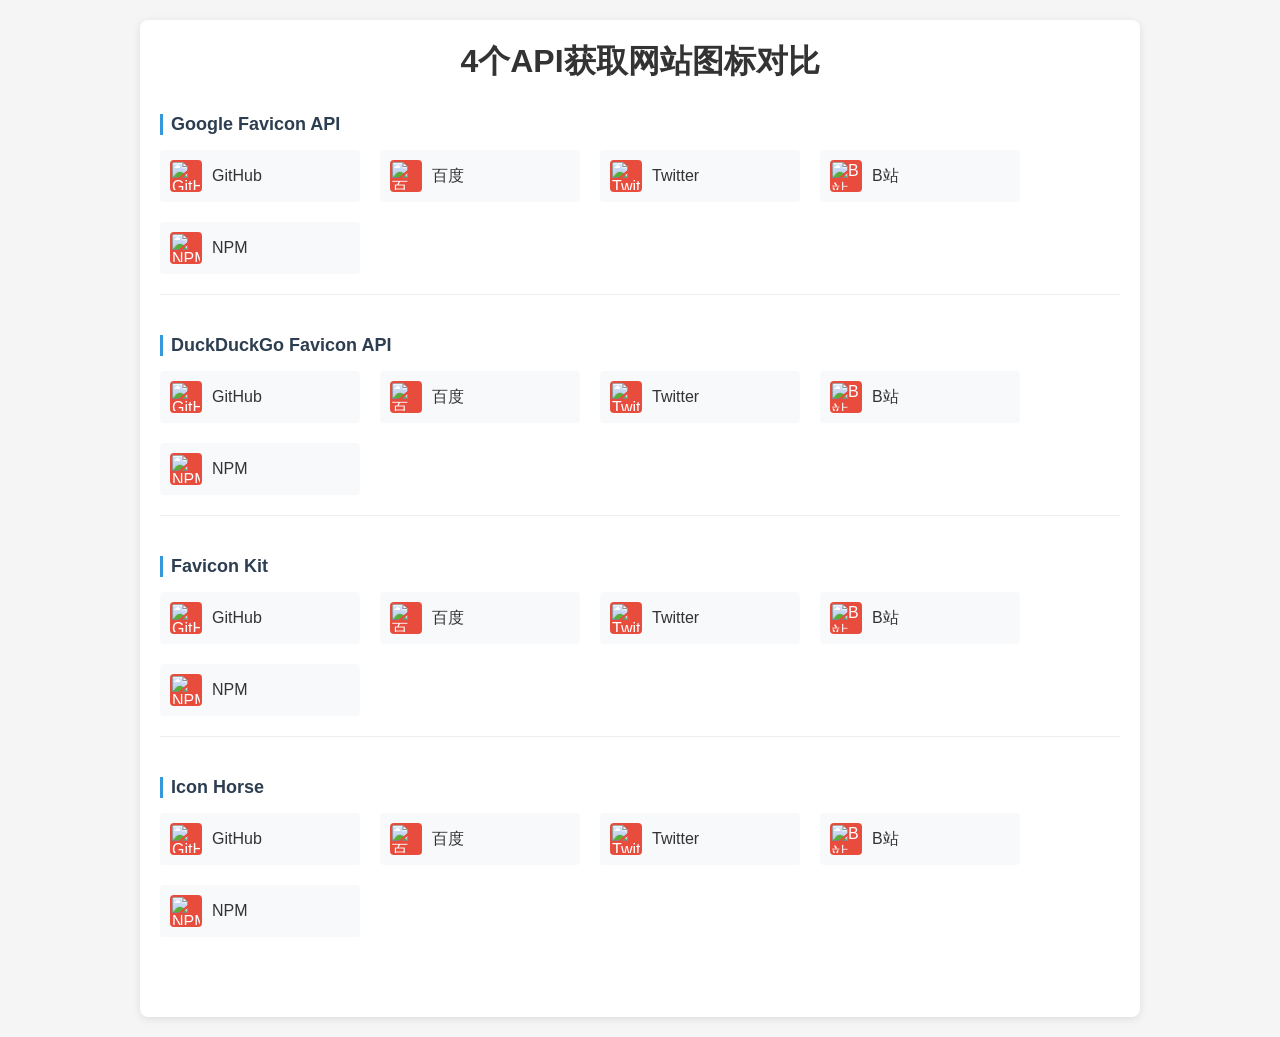
==== public/index.html @ 563814bf "Rename index.html to public/index.html" ====
<!DOCTYPE html>
<html lang="zh-CN">
<head>
    <meta charset="UTF-8">
    <meta name="viewport" content="width=device-width, initial-scale=1.0">
    <title>多API网站图标展示</title>
    <style>
        * {
            margin: 0;
            padding: 0;
            box-sizing: border-box;
            font-family: Arial, sans-serif;
        }
        body {
            padding: 20px;
            background-color: #f5f5f5;
        }
        .container {
            max-width: 1000px;
            margin: 0 auto;
            background: white;
            padding: 20px;
            border-radius: 8px;
            box-shadow: 0 2px 8px rgba(0,0,0,0.1);
        }
        h1 {
            text-align: center;
            margin-bottom: 30px;
            color: #333;
        }
        .api-group {
            margin-bottom: 40px;
            padding-bottom: 20px;
            border-bottom: 1px solid #eee;
        }
        .api-group:last-child {
            border-bottom: none;
        }
        .api-title {
            font-size: 18px;
            margin-bottom: 15px;
            color: #2c3e50;
            padding-left: 8px;
            border-left: 3px solid #3498db;
        }
        .sites {
            display: flex;
            flex-wrap: wrap;
            gap: 20px;
        }
        .site-item {
            display: flex;
            align-items: center;
            gap: 10px;
            padding: 10px;
            background: #f8f9fa;
            border-radius: 4px;
            min-width: 200px;
        }
        .site-icon {
            width: 32px;
            height: 32px;
            object-fit: contain;
            border-radius: 4px;
            background: #fff;
            padding: 2px;
        }
        .site-name {
            color: #333;
        }
        .error-icon {
            background: #e74c3c;
            color: white;
            display: flex;
            align-items: center;
            justify-content: center;
        }
    </style>
</head>
<body>
    <div class="container">
        <h1>4个API获取网站图标对比</h1>

        <!-- Google Favicon API -->
        <div class="api-group">
            <h2 class="api-title">Google Favicon API</h2>
            <div class="sites">
                <div class="site-item">
                    <img class="site-icon" src="https://www.google.com/s2/favicons?domain=github.com&sz=32" alt="GitHub图标" onerror="this.classList.add('error-icon');this.innerHTML='×'">
                    <span class="site-name">GitHub</span>
                </div>
                <div class="site-item">
                    <img class="site-icon" src="https://www.google.com/s2/favicons?domain=baidu.com&sz=32" alt="百度图标" onerror="this.classList.add('error-icon');this.innerHTML='×'">
                    <span class="site-name">百度</span>
                </div>
                <div class="site-item">
                    <img class="site-icon" src="https://www.google.com/s2/favicons?domain=twitter.com&sz=32" alt="Twitter图标" onerror="this.classList.add('error-icon');this.innerHTML='×'">
                    <span class="site-name">Twitter</span>
                </div>
                <div class="site-item">
                    <img class="site-icon" src="https://www.google.com/s2/favicons?domain=bilibili.com&sz=32" alt="B站图标" onerror="this.classList.add('error-icon');this.innerHTML='×'">
                    <span class="site-name">B站</span>
                </div>
                <div class="site-item">
                    <img class="site-icon" src="https://www.google.com/s2/favicons?domain=npmjs.com&sz=32" alt="NPM图标" onerror="this.classList.add('error-icon');this.innerHTML='×'">
                    <span class="site-name">NPM</span>
                </div>
            </div>
        </div>

        <!-- DuckDuckGo Favicon API -->
        <div class="api-group">
            <h2 class="api-title">DuckDuckGo Favicon API</h2>
            <div class="sites">
                <div class="site-item">
                    <img class="site-icon" src="https://icons.duckduckgo.com/ip3/github.com.ico?size=32" alt="GitHub图标" onerror="this.classList.add('error-icon');this.innerHTML='×'">
                    <span class="site-name">GitHub</span>
                </div>
                <div class="site-item">
                    <img class="site-icon" src="https://icons.duckduckgo.com/ip3/baidu.com.ico?size=32" alt="百度图标" onerror="this.classList.add('error-icon');this.innerHTML='×'">
                    <span class="site-name">百度</span>
                </div>
                <div class="site-item">
                    <img class="site-icon" src="https://icons.duckduckgo.com/ip3/twitter.com.ico?size=32" alt="Twitter图标" onerror="this.classList.add('error-icon');this.innerHTML='×'">
                    <span class="site-name">Twitter</span>
                </div>
                <div class="site-item">
                    <img class="site-icon" src="https://icons.duckduckgo.com/ip3/bilibili.com.ico?size=32" alt="B站图标" onerror="this.classList.add('error-icon');this.innerHTML='×'">
                    <span class="site-name">B站</span>
                </div>
                <div class="site-item">
                    <img class="site-icon" src="https://icons.duckduckgo.com/ip3/npmjs.com.ico?size=32" alt="NPM图标" onerror="this.classList.add('error-icon');this.innerHTML='×'">
                    <span class="site-name">NPM</span>
                </div>
            </div>
        </div>

        <!-- Favicon Kit -->
        <div class="api-group">
            <h2 class="api-title">Favicon Kit</h2>
            <div class="sites">
                <div class="site-item">
                    <img class="site-icon" src="https://faviconkit.com/github.com/32" alt="GitHub图标" onerror="this.classList.add('error-icon');this.innerHTML='×'">
                    <span class="site-name">GitHub</span>
                </div>
                <div class="site-item">
                    <img class="site-icon" src="https://faviconkit.com/baidu.com/32" alt="百度图标" onerror="this.classList.add('error-icon');this.innerHTML='×'">
                    <span class="site-name">百度</span>
                </div>
                <div class="site-item">
                    <img class="site-icon" src="https://faviconkit.com/twitter.com/32" alt="Twitter图标" onerror="this.classList.add('error-icon');this.innerHTML='×'">
                    <span class="site-name">Twitter</span>
                </div>
                <div class="site-item">
                    <img class="site-icon" src="https://faviconkit.com/bilibili.com/32" alt="B站图标" onerror="this.classList.add('error-icon');this.innerHTML='×'">
                    <span class="site-name">B站</span>
                </div>
                <div class="site-item">
                    <img class="site-icon" src="https://faviconkit.com/npmjs.com/32" alt="NPM图标" onerror="this.classList.add('error-icon');this.innerHTML='×'">
                    <span class="site-name">NPM</span>
                </div>
            </div>
        </div>

        <!-- Icon Horse -->
        <div class="api-group">
            <h2 class="api-title">Icon Horse</h2>
            <div class="sites">
                <div class="site-item">
                    <img class="site-icon" src="https://icon.horse/icon/github.com" alt="GitHub图标" onerror="this.classList.add('error-icon');this.innerHTML='×'">
                    <span class="site-name">GitHub</span>
                </div>
                <div class="site-item">
                    <img class="site-icon" src="https://icon.horse/icon/baidu.com" alt="百度图标" onerror="this.classList.add('error-icon');this.innerHTML='×'">
                    <span class="site-name">百度</span>
                </div>
                <div class="site-item">
                    <img class="site-icon" src="https://icon.horse/icon/twitter.com" alt="Twitter图标" onerror="this.classList.add('error-icon');this.innerHTML='×'">
                    <span class="site-name">Twitter</span>
                </div>
                <div class="site-item">
                    <img class="site-icon" src="https://icon.horse/icon/bilibili.com" alt="B站图标" onerror="this.classList.add('error-icon');this.innerHTML='×'">
                    <span class="site-name">B站</span>
                </div>
                <div class="site-item">
                    <img class="site-icon" src="https://icon.horse/icon/npmjs.com" alt="NPM图标" onerror="this.classList.add('error-icon');this.innerHTML='×'">
                    <span class="site-name">NPM</span>
                </div>
            </div>
        </div>
    </div>
</body>
</html>
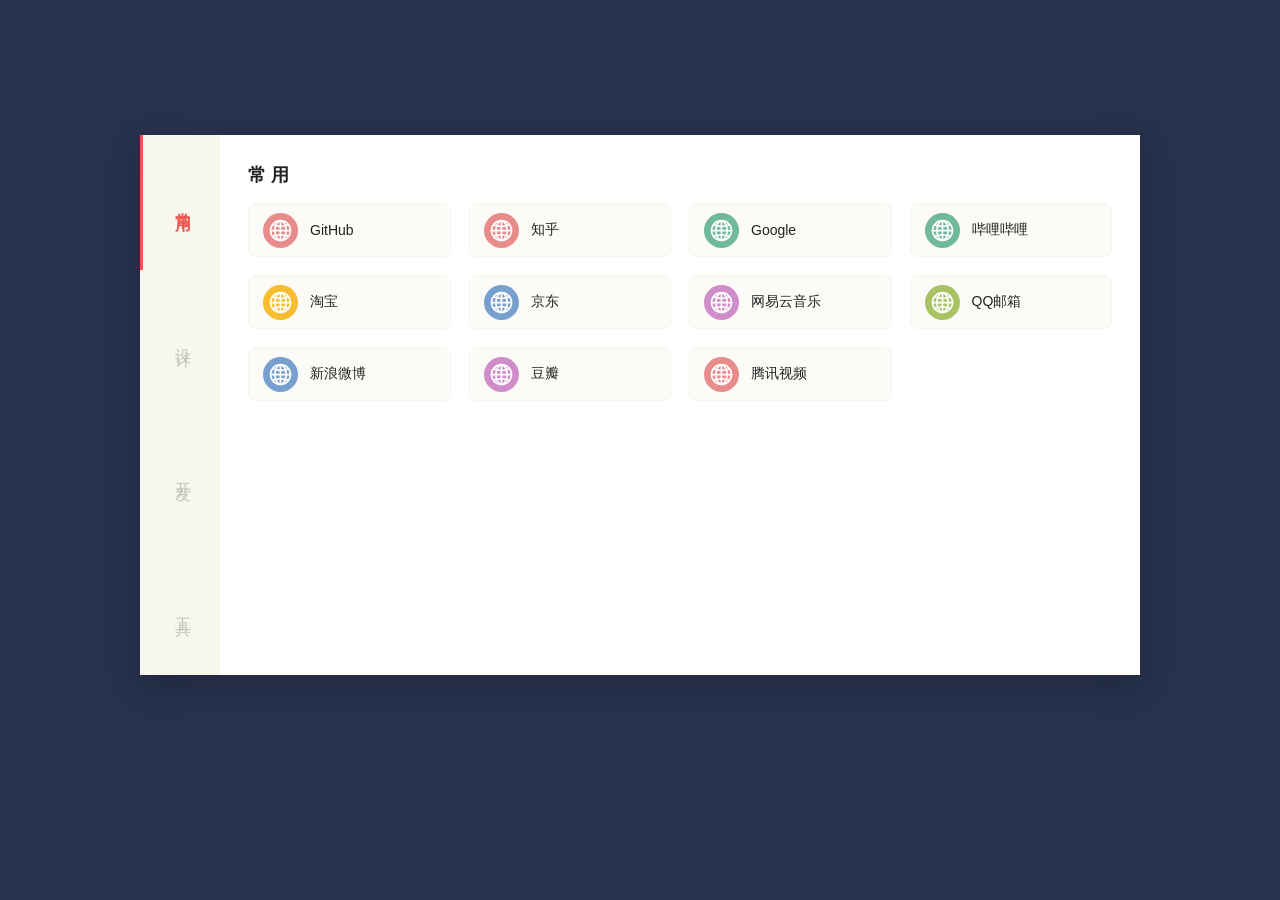
==== commit a8228190: "Add files via upload" ====
--- a/public/index.html
+++ b/public/index.html
@@ -1,193 +1,19 @@
-<!DOCTYPE html>
+<!doctype html>
 <html lang="zh-CN">
 <head>
-    <meta charset="UTF-8">
-    <meta name="viewport" content="width=device-width, initial-scale=1.0">
-    <title>多API网站图标展示</title>
-    <style>
-        * {
-            margin: 0;
-            padding: 0;
-            box-sizing: border-box;
-            font-family: Arial, sans-serif;
-        }
-        body {
-            padding: 20px;
-            background-color: #f5f5f5;
-        }
-        .container {
-            max-width: 1000px;
-            margin: 0 auto;
-            background: white;
-            padding: 20px;
-            border-radius: 8px;
-            box-shadow: 0 2px 8px rgba(0,0,0,0.1);
-        }
-        h1 {
-            text-align: center;
-            margin-bottom: 30px;
-            color: #333;
-        }
-        .api-group {
-            margin-bottom: 40px;
-            padding-bottom: 20px;
-            border-bottom: 1px solid #eee;
-        }
-        .api-group:last-child {
-            border-bottom: none;
-        }
-        .api-title {
-            font-size: 18px;
-            margin-bottom: 15px;
-            color: #2c3e50;
-            padding-left: 8px;
-            border-left: 3px solid #3498db;
-        }
-        .sites {
-            display: flex;
-            flex-wrap: wrap;
-            gap: 20px;
-        }
-        .site-item {
-            display: flex;
-            align-items: center;
-            gap: 10px;
-            padding: 10px;
-            background: #f8f9fa;
-            border-radius: 4px;
-            min-width: 200px;
-        }
-        .site-icon {
-            width: 32px;
-            height: 32px;
-            object-fit: contain;
-            border-radius: 4px;
-            background: #fff;
-            padding: 2px;
-        }
-        .site-name {
-            color: #333;
-        }
-        .error-icon {
-            background: #e74c3c;
-            color: white;
-            display: flex;
-            align-items: center;
-            justify-content: center;
-        }
-    </style>
+  <meta charset="utf-8" />
+  <meta name="viewport" content="width=device-width,initial-scale=1" />
+  <title>导航</title>
+  <link rel="stylesheet" href="style.css">
 </head>
 <body>
-    <div class="container">
-        <h1>4个API获取网站图标对比</h1>
-
-        <!-- Google Favicon API -->
-        <div class="api-group">
-            <h2 class="api-title">Google Favicon API</h2>
-            <div class="sites">
-                <div class="site-item">
-                    <img class="site-icon" src="https://www.google.com/s2/favicons?domain=github.com&sz=32" alt="GitHub图标" onerror="this.classList.add('error-icon');this.innerHTML='×'">
-                    <span class="site-name">GitHub</span>
-                </div>
-                <div class="site-item">
-                    <img class="site-icon" src="https://www.google.com/s2/favicons?domain=baidu.com&sz=32" alt="百度图标" onerror="this.classList.add('error-icon');this.innerHTML='×'">
-                    <span class="site-name">百度</span>
-                </div>
-                <div class="site-item">
-                    <img class="site-icon" src="https://www.google.com/s2/favicons?domain=twitter.com&sz=32" alt="Twitter图标" onerror="this.classList.add('error-icon');this.innerHTML='×'">
-                    <span class="site-name">Twitter</span>
-                </div>
-                <div class="site-item">
-                    <img class="site-icon" src="https://www.google.com/s2/favicons?domain=bilibili.com&sz=32" alt="B站图标" onerror="this.classList.add('error-icon');this.innerHTML='×'">
-                    <span class="site-name">B站</span>
-                </div>
-                <div class="site-item">
-                    <img class="site-icon" src="https://www.google.com/s2/favicons?domain=npmjs.com&sz=32" alt="NPM图标" onerror="this.classList.add('error-icon');this.innerHTML='×'">
-                    <span class="site-name">NPM</span>
-                </div>
-            </div>
-        </div>
-
-        <!-- DuckDuckGo Favicon API -->
-        <div class="api-group">
-            <h2 class="api-title">DuckDuckGo Favicon API</h2>
-            <div class="sites">
-                <div class="site-item">
-                    <img class="site-icon" src="https://icons.duckduckgo.com/ip3/github.com.ico?size=32" alt="GitHub图标" onerror="this.classList.add('error-icon');this.innerHTML='×'">
-                    <span class="site-name">GitHub</span>
-                </div>
-                <div class="site-item">
-                    <img class="site-icon" src="https://icons.duckduckgo.com/ip3/baidu.com.ico?size=32" alt="百度图标" onerror="this.classList.add('error-icon');this.innerHTML='×'">
-                    <span class="site-name">百度</span>
-                </div>
-                <div class="site-item">
-                    <img class="site-icon" src="https://icons.duckduckgo.com/ip3/twitter.com.ico?size=32" alt="Twitter图标" onerror="this.classList.add('error-icon');this.innerHTML='×'">
-                    <span class="site-name">Twitter</span>
-                </div>
-                <div class="site-item">
-                    <img class="site-icon" src="https://icons.duckduckgo.com/ip3/bilibili.com.ico?size=32" alt="B站图标" onerror="this.classList.add('error-icon');this.innerHTML='×'">
-                    <span class="site-name">B站</span>
-                </div>
-                <div class="site-item">
-                    <img class="site-icon" src="https://icons.duckduckgo.com/ip3/npmjs.com.ico?size=32" alt="NPM图标" onerror="this.classList.add('error-icon');this.innerHTML='×'">
-                    <span class="site-name">NPM</span>
-                </div>
-            </div>
-        </div>
-
-        <!-- Favicon Kit -->
-        <div class="api-group">
-            <h2 class="api-title">Favicon Kit</h2>
-            <div class="sites">
-                <div class="site-item">
-                    <img class="site-icon" src="https://faviconkit.com/github.com/32" alt="GitHub图标" onerror="this.classList.add('error-icon');this.innerHTML='×'">
-                    <span class="site-name">GitHub</span>
-                </div>
-                <div class="site-item">
-                    <img class="site-icon" src="https://faviconkit.com/baidu.com/32" alt="百度图标" onerror="this.classList.add('error-icon');this.innerHTML='×'">
-                    <span class="site-name">百度</span>
-                </div>
-                <div class="site-item">
-                    <img class="site-icon" src="https://faviconkit.com/twitter.com/32" alt="Twitter图标" onerror="this.classList.add('error-icon');this.innerHTML='×'">
-                    <span class="site-name">Twitter</span>
-                </div>
-                <div class="site-item">
-                    <img class="site-icon" src="https://faviconkit.com/bilibili.com/32" alt="B站图标" onerror="this.classList.add('error-icon');this.innerHTML='×'">
-                    <span class="site-name">B站</span>
-                </div>
-                <div class="site-item">
-                    <img class="site-icon" src="https://faviconkit.com/npmjs.com/32" alt="NPM图标" onerror="this.classList.add('error-icon');this.innerHTML='×'">
-                    <span class="site-name">NPM</span>
-                </div>
-            </div>
-        </div>
-
-        <!-- Icon Horse -->
-        <div class="api-group">
-            <h2 class="api-title">Icon Horse</h2>
-            <div class="sites">
-                <div class="site-item">
-                    <img class="site-icon" src="https://icon.horse/icon/github.com" alt="GitHub图标" onerror="this.classList.add('error-icon');this.innerHTML='×'">
-                    <span class="site-name">GitHub</span>
-                </div>
-                <div class="site-item">
-                    <img class="site-icon" src="https://icon.horse/icon/baidu.com" alt="百度图标" onerror="this.classList.add('error-icon');this.innerHTML='×'">
-                    <span class="site-name">百度</span>
-                </div>
-                <div class="site-item">
-                    <img class="site-icon" src="https://icon.horse/icon/twitter.com" alt="Twitter图标" onerror="this.classList.add('error-icon');this.innerHTML='×'">
-                    <span class="site-name">Twitter</span>
-                </div>
-                <div class="site-item">
-                    <img class="site-icon" src="https://icon.horse/icon/bilibili.com" alt="B站图标" onerror="this.classList.add('error-icon');this.innerHTML='×'">
-                    <span class="site-name">B站</span>
-                </div>
-                <div class="site-item">
-                    <img class="site-icon" src="https://icon.horse/icon/npmjs.com" alt="NPM图标" onerror="this.classList.add('error-icon');this.innerHTML='×'">
-                    <span class="site-name">NPM</span>
-                </div>
-            </div>
-        </div>
-    </div>
+  <div class="shell">
+    <nav class="nav"></nav>
+    <main class="content">
+      <div class="content-header" id="content-title"></div>
+      <div class="grid" id="grid"></div>
+    </main>
+  </div>
+  <script src="main.js"></script>
 </body>
-</html>
+</html>
--- a/public/style.css
+++ b/public/style.css
@@ -0,0 +1,230 @@
+:root {
+  --page-bg: #28324D;
+  --content-height: 60vh;
+  --content-bg: #FFFFFF;
+  --nav-bg: #F8F7ED;
+  --nav-text: #C4C3BA;
+  --nav-hover-bg: #F3F2E2;
+  --nav-hover-text: #28324D;
+  --accent: #F05451;
+  --tile-bg: #fcfbf7;
+  --icon-bg: #e78b8b, #f8bd2f, #a9c264, #70b99b, #77a0ce, #cf8dca;
+}
+
+html, body {
+  height: 100%;
+}
+
+body {
+  margin: 0;
+  min-height: 100vh;
+  background: var(--page-bg);
+  font-family: -apple-system, BlinkMacSystemFont, "Segoe UI", Roboto, "Helvetica Neue", Arial;
+  -webkit-font-smoothing: antialiased;
+  -moz-osx-font-smoothing: grayscale;
+  display: flex;
+  align-items: center;
+  justify-content: center;
+  padding: 40px 20px;
+  color: #222;
+  box-sizing: border-box;
+  transform: translateY(-5%);
+}
+
+.shell {
+  width: 1000px;
+  max-width: 95vw;
+  min-height: var(--content-height);
+  background: var(--content-bg);
+  box-shadow: 0 10px 30px rgba(8, 12, 20, 0.25);
+  overflow: hidden;
+  display: flex;
+}
+
+.nav {
+  width: 80px;
+  background: var(--nav-bg);
+  display: flex;
+  flex-direction: column;
+  position: relative;
+}
+
+.nav-item {
+  flex: 1;
+  display: flex;
+  align-items: center;
+  justify-content: center;
+  padding: 18px 20px 18px 24px;
+  box-sizing: border-box;
+  font-size: 16px;
+  color: var(--nav-text);
+  cursor: pointer;
+  position: relative;
+  user-select: none;
+  writing-mode: vertical-lr;
+  transition: background 160ms ease, color 160ms ease;
+}
+
+.nav-item:not(.active):hover {
+  background: var(--nav-hover-bg);
+  color: var(--nav-hover-text);
+}
+
+.nav-item.active {
+  color: var(--accent);
+  background: var(--nav-bg);
+  font-weight: 600;
+}
+
+.nav-item.active::before {
+  content: "";
+  position: absolute;
+  left: 0;
+  top: 0;
+  bottom: 0;
+  width: 3px;
+  background: var(--accent);
+}
+
+.content {
+  flex: 1;
+  padding: 28px 28px 36px 28px;
+  box-sizing: border-box;
+  display: flex;
+  flex-direction: column;
+  gap: 10px;
+  overflow-y: auto;
+  max-height: var(--content-height);
+  scrollbar-width: none;
+  -ms-overflow-style: none;
+}
+
+.content::-webkit-scrollbar {
+  width: 0;
+}
+
+.content-header {
+  font-size: 18px;
+  color: #222;
+  font-weight: 700;
+  letter-spacing: 5px;
+}
+
+.grid {
+  display: grid;
+  gap: 18px;
+  grid-template-columns: repeat(4, 1fr);
+  grid-auto-rows: 54px;
+  align-items: stretch;
+  margin-top: 6px;
+}
+
+.tile {
+  background: var(--tile-bg);
+  border-radius: 8px;
+  border: 1px solid #f5f4ed;
+  display: flex;
+  align-items: center;
+  gap: 12px;
+  padding: 10px 14px;
+  box-sizing: border-box;
+  transition: transform 180ms ease, box-shadow 180ms ease;
+  cursor: default;
+  user-select: none;
+  min-width: 0;
+  text-decoration: none;
+}
+
+.tile.dragging {
+  opacity: 0.4;
+}
+
+.tile .icon {
+  width: 35px;
+  height: 35px;
+  flex: 0 0 35px;
+  border-radius: 50%;
+  display: inline-flex;
+  align-items: center;
+  justify-content: center;
+  overflow: hidden;
+}
+
+.tile .icon img {
+  width: 100%;
+  height: 100%;
+  object-fit: cover;
+  display: block
+}
+
+.tile .title {
+  font-size: 14px;
+  color: #222;
+  white-space: nowrap;
+  overflow: hidden;
+  text-overflow: ellipsis;
+  flex: 1;
+  min-width: 0;
+}
+
+.tile:hover {
+  transform: translateY(-4px);
+  box-shadow: 0 10px 10px rgba(24, 31, 50, 0.1);
+  cursor: pointer;
+}
+
+@media (max-width:900px) {
+  body {
+    transform: none;
+    align-items: flex-start;
+    padding: 50px 10px;
+  }
+
+  .shell {
+    flex-direction: column;
+    min-height: var(--content-height);
+    height: auto;
+  }
+
+  .nav {
+    width: 100%;
+    height: auto;
+    flex-direction: row;
+    flex-shrink: 0;
+  }
+
+  .nav-item {
+    padding: 20px 10px;
+    flex: 1;
+    text-align: center;
+    writing-mode: horizontal-tb;
+    font-size: 14px;
+  }
+
+  .nav-item.active::before {
+    left: 0;
+    right: 0;
+    top: 0;
+    bottom: auto;
+    width: 100%;
+    height: 3px;
+  }
+
+  .content {
+    padding: 15px;
+    max-height: calc(90vh - 60px);
+    min-height: 0;
+    overflow-y: auto;
+    flex: 1;
+  }
+
+  .content-header {
+    display: none;
+  }
+
+  .grid {
+    grid-template-columns: repeat(3, 1fr);
+    gap: 12px;
+    margin-top: 0;
+  }
+}
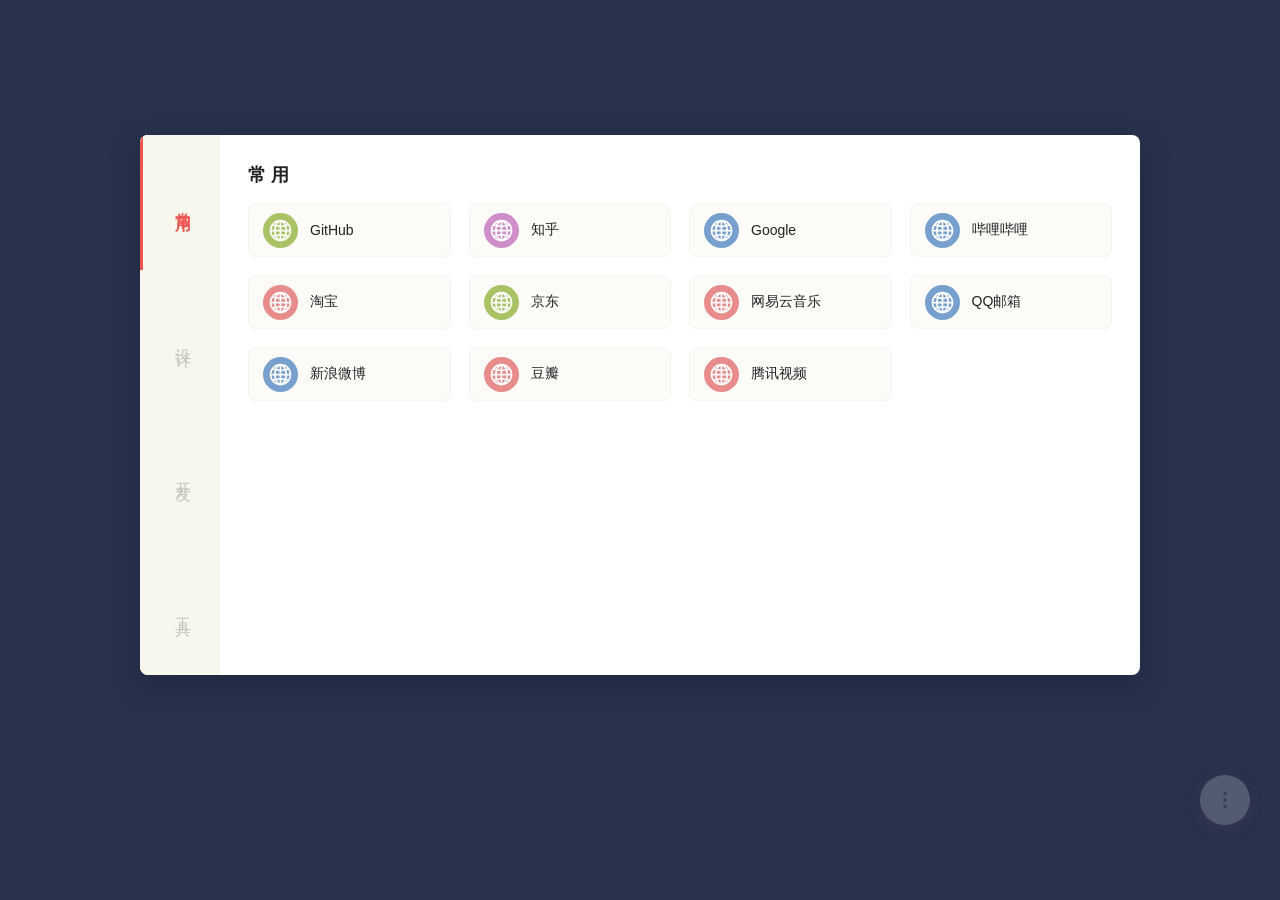
==== commit 2ce770ba: "Add files via upload" ====
--- a/public/index.html
+++ b/public/index.html
@@ -1,12 +1,27 @@
 <!doctype html>
 <html lang="zh-CN">
+
 <head>
   <meta charset="utf-8" />
   <meta name="viewport" content="width=device-width,initial-scale=1" />
   <title>导航</title>
   <link rel="stylesheet" href="style.css">
 </head>
+
 <body>
+  <div id="save-reminder" class="float-banner hidden">
+    <span>数据已修改，请下载以免丢失。</span>
+    <div>
+      <button id="btn-download" class="btn primary">下 载</button>
+      <button id="btn-close-reminder" class="btn">✕</button>
+    </div>
+  </div>
+
+  <div id="edit-banner" class="float-banner edit-banner hidden">
+    <span>编辑模式下，可点击卡片进行修改。</span>
+    <button id="btn-exit-edit" class="btn">退出编辑</button>
+  </div>
+
   <div class="shell">
     <nav class="nav"></nav>
     <main class="content">
@@ -14,6 +29,73 @@
       <div class="grid" id="grid"></div>
     </main>
   </div>
+
+  <div class="settings-container">
+    <div class="settings-btn" id="settings-btn">
+      <img src="settings.svg" alt="Settings">
+    </div>
+    <ul class="settings-menu hidden" id="settings-menu">
+      <li id="menu-cat-mgr">分类管理</li>
+      <li id="menu-add-site">添加网站</li>
+      <li id="menu-edit-site">编辑网站</li>
+    </ul>
+  </div>
+
+  <div id="modal-overlay" class="modal-overlay hidden">
+    <div id="modal-cat" class="modal hidden">
+      <h3>分类管理</h3>
+      <ul class="cat-list" id="cat-list"></ul>
+      <div class="form-group row">
+        <input type="text" id="new-cat-name" placeholder="新分类名称">
+        <button id="btn-add-cat" class="btn primary">新 增</button>
+      </div>
+      <div class="modal-actions">
+        <button class="btn close-modal">关 闭</button>
+      </div>
+    </div>
+
+    <div id="modal-site" class="modal hidden">
+      <h3 id="site-modal-title">添加网站</h3>
+      <input type="hidden" id="site-edit-old-cat">
+      <input type="hidden" id="site-edit-idx">
+
+      <div class="form-group">
+        <label>分类</label>
+        <select id="site-cat"></select>
+      </div>
+      <div class="form-group">
+        <label>名称</label>
+        <input type="text" id="site-name" placeholder="网站名称">
+      </div>
+      <div class="form-group">
+        <label>网址 (URL)</label>
+        <input type="text" id="site-url" placeholder="https://...">
+      </div>
+      <div class="form-group">
+        <label>图标 (可选)</label>
+        <input type="text" id="site-icon" placeholder="图标网址或留空">
+      </div>
+
+      <div class="modal-actions">
+        <button id="btn-delete-site" class="btn danger hidden">删除网站</button>
+        <div>
+          <button class="btn close-modal">取 消</button>
+          <button id="btn-save-site" class="btn primary">保 存</button>
+        </div>
+      </div>
+    </div>
+
+    <div id="modal-confirm" class="modal hidden">
+      <h3>操作确认</h3>
+      <p id="confirm-msg">确定要执行此操作吗？</p>
+      <div class="confirm-actions">
+        <button id="btn-confirm-cancel" class="btn">取 消</button>
+        <button id="btn-confirm-ok" class="btn primary">确 定</button>
+      </div>
+    </div>
+  </div>
+
   <script src="main.js"></script>
 </body>
+
 </html>
--- a/public/style.css
+++ b/public/style.css
@@ -11,7 +11,8 @@
   --icon-bg: #e78b8b, #f8bd2f, #a9c264, #70b99b, #77a0ce, #cf8dca;
 }
 
-html, body {
+html,
+body {
   height: 100%;
 }
 
@@ -39,6 +40,7 @@
   box-shadow: 0 10px 30px rgba(8, 12, 20, 0.25);
   overflow: hidden;
   display: flex;
+  border-radius: 8px;
 }
 
 .nav {
@@ -128,8 +130,8 @@
   gap: 12px;
   padding: 10px 14px;
   box-sizing: border-box;
-  transition: transform 180ms ease, box-shadow 180ms ease;
-  cursor: default;
+  transition: transform 180ms ease, box-shadow 180ms ease, border 180ms ease;
+  cursor: pointer;
   user-select: none;
   min-width: 0;
   text-decoration: none;
@@ -154,7 +156,7 @@
   width: 100%;
   height: 100%;
   object-fit: cover;
-  display: block
+  display: block;
 }
 
 .tile .title {
@@ -170,7 +172,333 @@
 .tile:hover {
   transform: translateY(-4px);
   box-shadow: 0 10px 10px rgba(24, 31, 50, 0.1);
+}
+
+.edit-mode-tile {
+  border: 1px dashed var(--accent) !important;
+  animation: wiggle 2s linear infinite;
+}
+
+@keyframes wiggle {
+
+  0%,
+  100% {
+    transform: rotate(0deg);
+  }
+
+  25% {
+    transform: rotate(-1deg);
+  }
+
+  75% {
+    transform: rotate(1deg);
+  }
+}
+
+.edit-mode-tile:hover {
+  background: #feebeb;
+  transform: scale(1.02);
+}
+
+.settings-container {
+  position: fixed;
+  bottom: 30px;
+  right: 30px;
+  z-index: 100;
+}
+
+.settings-btn {
+  width: 50px;
+  height: 50px;
+  border-radius: 50%;
+  background: #FFFFFF;
+  display: flex;
+  align-items: center;
+  justify-content: center;
   cursor: pointer;
+  opacity: 0.2;
+  box-shadow: 0 4px 12px rgba(240, 84, 81, 0.4);
+  transition: transform 0.2s;
+}
+
+.settings-btn img {
+  width: 24px;
+  height: 24px;
+}
+
+.settings-btn:hover {
+  opacity: 1;
+  transform: scale(1.1);
+  background: var(--accent);
+}
+
+.settings-btn:hover img {
+  filter: brightness(0) invert(1);
+}
+
+.settings-menu {
+  position: absolute;
+  bottom: 60px;
+  right: 0;
+  background: #fff;
+  list-style: none;
+  padding: 10px 0;
+  margin: 0;
+  border-radius: 8px;
+  box-shadow: 0 5px 15px rgba(0, 0, 0, 0.2);
+  width: 100px;
+  transform-origin: bottom right;
+}
+
+.settings-menu li {
+  padding: 10px 20px;
+  font-size: 14px;
+  cursor: pointer;
+  transition: background 0.2s;
+  color: #333;
+}
+
+.settings-menu li:hover {
+  background: #f0f0f0;
+  color: var(--accent);
+}
+
+.float-banner {
+  position: fixed;
+  top: 20px;
+  left: 50%;
+  transform: translateX(-50%);
+  background: #fff;
+  padding: 12px 24px;
+  border-radius: 30px;
+  box-shadow: 0 4px 15px rgba(0, 0, 0, 0.2);
+  display: flex;
+  align-items: center;
+  gap: 15px;
+  z-index: 200;
+  font-size: 14px;
+  color: #333;
+  font-weight: bold;
+  top: auto !important;
+}
+
+.edit-banner {
+  background: var(--accent);
+  color: white;
+}
+
+.modal-overlay {
+  position: fixed;
+  top: 0;
+  left: 0;
+  right: 0;
+  bottom: 0;
+  background: rgba(0, 0, 0, 0.5);
+  display: flex;
+  align-items: center;
+  justify-content: center;
+  z-index: 1000;
+  backdrop-filter: blur(3px);
+}
+
+.modal {
+  background: #fff;
+  padding: 30px;
+  border-radius: 12px;
+  width: 400px;
+  max-width: 90vw;
+  box-shadow: 0 10px 40px rgba(0, 0, 0, 0.3);
+}
+
+.modal h3 {
+  margin-top: 0;
+  margin-bottom: 20px;
+  color: var(--page-bg);
+}
+
+.form-group {
+  margin-bottom: 15px;
+}
+
+.form-group label {
+  display: block;
+  font-size: 13px;
+  color: #666;
+  margin-bottom: 5px;
+}
+
+.form-group input,
+.form-group select {
+  width: 100%;
+  padding: 10px;
+  border: 1px solid #ccc;
+  border-radius: 6px;
+  box-sizing: border-box;
+  font-size: 14px;
+}
+
+.form-group.row {
+  display: flex;
+  gap: 10px;
+}
+
+.modal-actions {
+  margin-top: 25px;
+  width: 100%;
+  display: flex;
+  justify-content: space-between;
+  gap: 10px;
+}
+
+.modal-actions>div {
+  display: flex;
+  gap: 15px;
+}
+
+.btn {
+  padding: 8px 16px;
+  border: none;
+  border-radius: 6px;
+  min-width: 80px;
+  cursor: pointer;
+  font-size: 14px;
+  font-weight: bold;
+  transition: background 0.2s;
+  background: #eee;
+  color: #333;
+}
+
+.btn:hover {
+  background: #ddd;
+}
+
+.btn.primary {
+  background: var(--accent);
+  color: #fff;
+}
+
+.btn.primary:hover {
+  background: #d94240;
+}
+
+.btn.danger {
+  background: #fff;
+  color: var(--accent);
+  border: 1px solid var(--accent);
+}
+
+.btn.danger:hover {
+  background: var(--accent);
+  color: #fff;
+}
+
+#modal-cat .close-modal {
+  width: 100%;
+  padding: 12px;
+  margin-top: 10px;
+}
+
+.cat-list {
+  list-style: none;
+  padding: 0;
+  margin: 0 0 20px 0;
+  max-height: 400px;
+  overflow-y: auto;
+}
+
+.cat-list li {
+  display: flex;
+  justify-content: space-between;
+  align-items: center;
+  padding: 10px;
+  border-bottom: 1px solid #eee;
+}
+
+.cat-list li:last-child {
+  border-bottom: none;
+}
+
+.cat-actions button {
+  margin-left: 5px;
+  cursor: pointer;
+  border: 1px solid #ccc;
+  background: #fff;
+  border-radius: 4px;
+  padding: 3px 8px;
+}
+
+.cat-actions button.danger {
+  background: var(--accent);
+  color: #fff;
+  border-color: var(--accent);
+}
+
+.cat-actions button:disabled {
+  opacity: 0.3;
+  cursor: not-allowed;
+}
+
+.cat-actions button.danger:hover {
+  background: #d94240;
+  border-color: #d94240;
+}
+
+.hidden {
+  display: none !important;
+}
+
+#btn-add-cat {
+  white-space: nowrap;
+  flex-shrink: 0;
+  min-width: 110px;
+}
+
+#save-reminder {
+  bottom: 30px;
+}
+
+#save-reminder>div {
+  display: flex;
+  align-items: center;
+  gap: 8px;
+}
+
+#edit-banner {
+  bottom: 90px;
+}
+
+.confirm-actions {
+  display: flex;
+  justify-content: flex-end;
+  gap: 15px;
+  margin-top: 25px;
+}
+
+#btn-close-reminder {
+  opacity: 0.3;
+  background: transparent;
+  min-width: unset;
+  width: 36px;
+  height: 36px;
+  display: flex;
+  align-items: center;
+  justify-content: center;
+}
+
+#btn-close-reminder:hover {
+  opacity: 1;
+  background: rgba(0, 0, 0, 0.05);
+  color: var(--accent);
+}
+
+#confirm-msg {
+  color: #444;
+  font-size: 14px;
+  margin: 0 0 20px 0;
+}
+
+#modal-confirm {
+  width: 320px;
 }
 
 @media (max-width:900px) {
@@ -227,4 +555,10 @@
     gap: 12px;
     margin-top: 0;
   }
+
+  .float-banner {
+    width: 90%;
+    flex-direction: column;
+    text-align: center;
+  }
 }
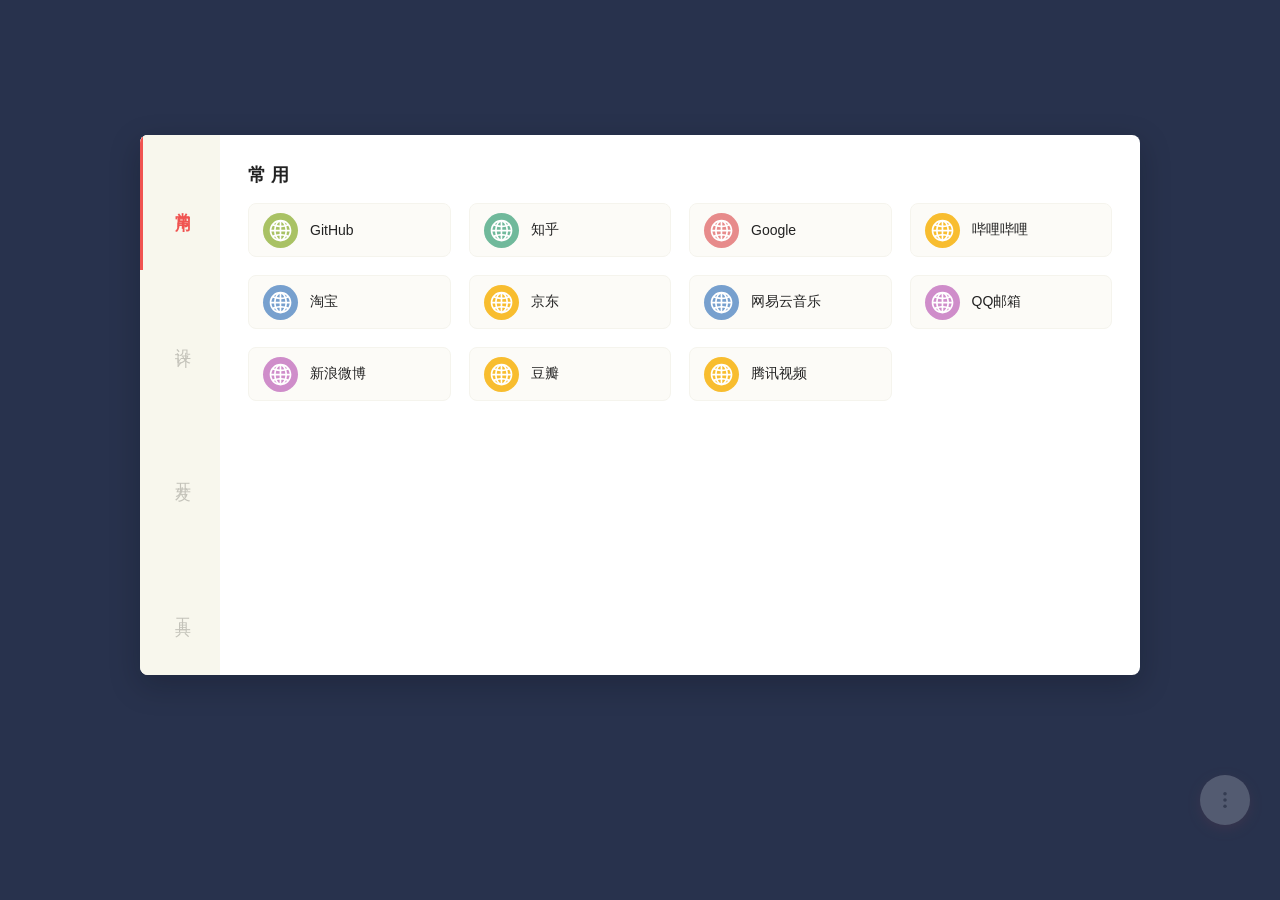
==== commit 10d7e6e1: "Add files via upload" ====
--- a/public/index.html
+++ b/public/index.html
@@ -50,6 +50,7 @@
         <button id="btn-add-cat" class="btn primary">新 增</button>
       </div>
       <div class="modal-actions">
+        <button id="btn-clear-all" class="btn danger">清空数据</button>
         <button class="btn close-modal">关 闭</button>
       </div>
     </div>
--- a/public/style.css
+++ b/public/style.css
@@ -343,11 +343,11 @@
 }
 
 .modal-actions {
-  margin-top: 25px;
+  margin-top: 30px;
   width: 100%;
   display: flex;
   justify-content: space-between;
-  gap: 10px;
+  gap: 12px;
 }
 
 .modal-actions>div {
@@ -392,10 +392,13 @@
   color: #fff;
 }
 
+#btn-clear-all {
+  width: 50%;
+  padding: 12px;
+}
+
 #modal-cat .close-modal {
-  width: 100%;
-  padding: 12px;
-  margin-top: 10px;
+  width: 50%;
 }
 
 .cat-list {
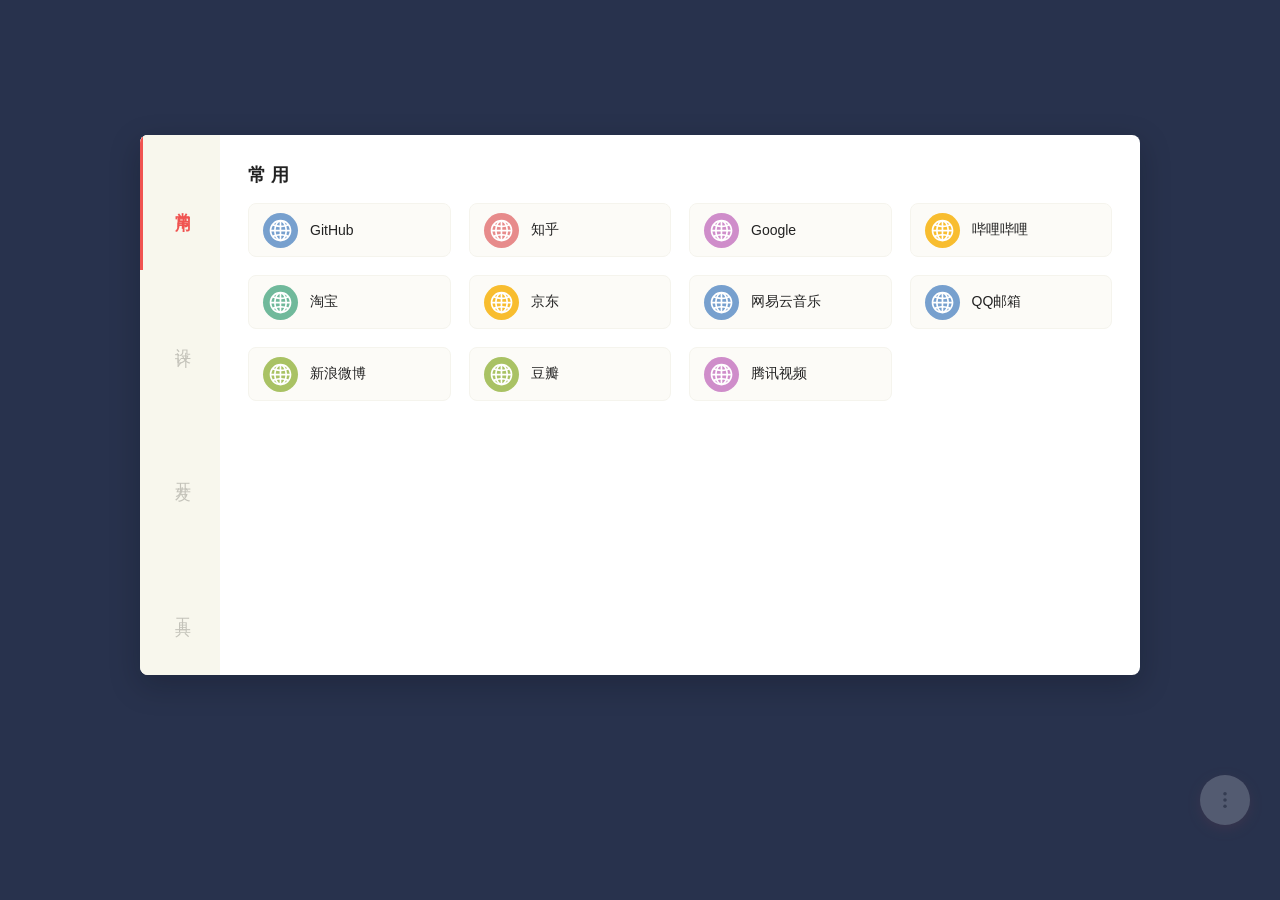
==== commit 42e683ef: "Add files via upload" ====
--- a/public/index.html
+++ b/public/index.html
@@ -38,6 +38,7 @@
       <li id="menu-cat-mgr">分类管理</li>
       <li id="menu-add-site">添加网站</li>
       <li id="menu-edit-site">编辑网站</li>
+      <li id="menu-about">关于本站</li>
     </ul>
   </div>
 
@@ -79,7 +80,7 @@
 
       <div class="modal-actions">
         <button id="btn-delete-site" class="btn danger hidden">删除网站</button>
-        <div>
+        <div class="action-right">
           <button class="btn close-modal">取 消</button>
           <button id="btn-save-site" class="btn primary">保 存</button>
         </div>
@@ -94,6 +95,25 @@
         <button id="btn-confirm-ok" class="btn primary">确 定</button>
       </div>
     </div>
+
+    <div id="modal-about" class="modal hidden">
+      <h1>简泊导航</h1>
+      <p class="about-desc">
+        简约可定制的个人导航中心，专为极致简洁爱好者设计。
+      </p>
+      <div class="about-links">
+        <a href="https://github.com/iibob/nav-hub" target="_blank">Github</a>
+        <span>|</span>
+        <a href="https://github.com/iibob/nav-hub" target="_blank">帮助</a>
+        <span>|</span>
+        <a href="https://github.com/iibob/nav-hub/issues?q=sort%3Aupdated-desc+is%3Aissue+is%3Aopen" target="_blank">反馈</a>
+        <span>|</span>
+        <span>v2.0</span>
+      </div>
+      <div class="modal-actions">
+        <button class="btn close-modal">关 闭</button>
+      </div>
+    </div>
   </div>
 
   <script src="main.js"></script>
--- a/public/style.css
+++ b/public/style.css
@@ -310,6 +310,7 @@
   box-shadow: 0 10px 40px rgba(0, 0, 0, 0.3);
 }
 
+.modal h1,
 .modal h3 {
   margin-top: 0;
   margin-bottom: 20px;
@@ -346,13 +347,16 @@
   margin-top: 30px;
   width: 100%;
   display: flex;
-  justify-content: space-between;
   gap: 12px;
 }
 
 .modal-actions>div {
   display: flex;
   gap: 15px;
+}
+
+.action-right {
+  margin-left: auto;
 }
 
 .btn {
@@ -504,6 +508,24 @@
   width: 320px;
 }
 
+.about-desc {
+  color: #555;
+  font-size: 14px;
+  line-height: 1.8;
+}
+
+.about-links {
+  font-size: 13px;
+  color: #888;
+  display: flex;
+  gap: 16px;
+}
+
+.about-links a {
+  color: var(--accent);
+  text-decoration: none;
+}
+
 @media (max-width:900px) {
   body {
     transform: none;
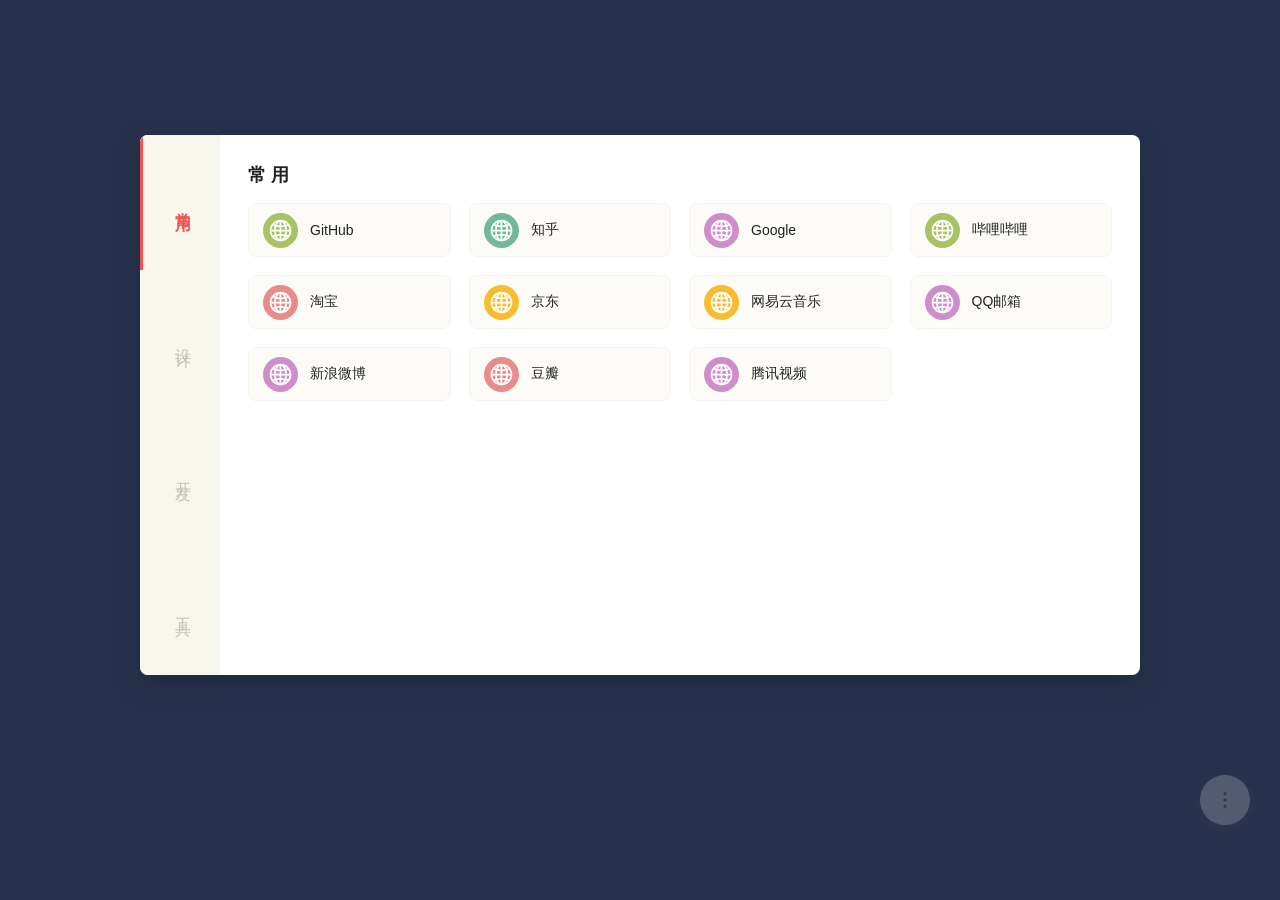
==== commit 704bcf83: "Add files via upload" ====
--- a/public/index.html
+++ b/public/index.html
@@ -4,7 +4,7 @@
 <head>
   <meta charset="utf-8" />
   <meta name="viewport" content="width=device-width,initial-scale=1" />
-  <title>导航</title>
+  <title>简泊导航</title>
   <link rel="stylesheet" href="style.css">
 </head>
 
